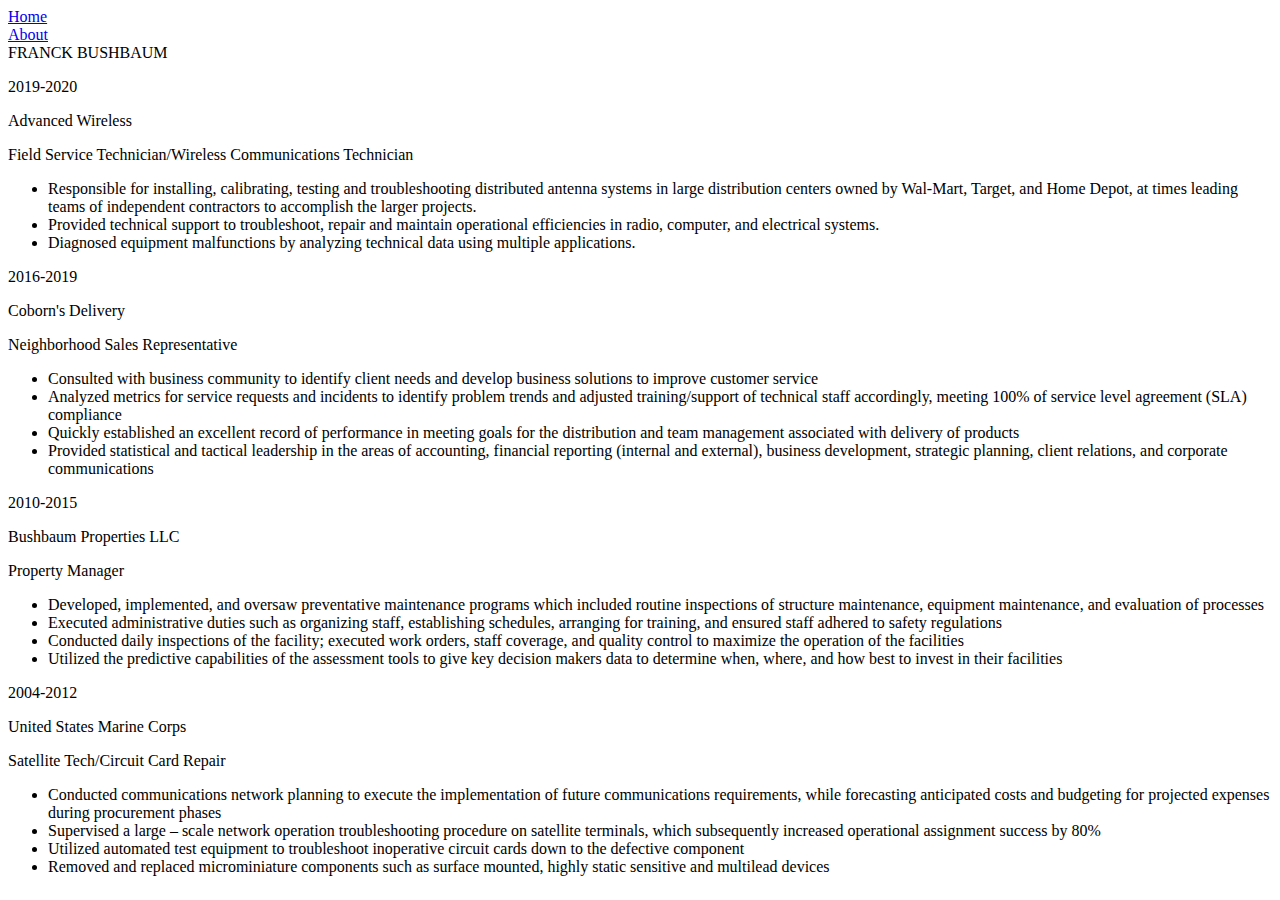
==== index.html @ 94d0b3b1 "Update index.html" ====
<!DOCTYPE html>
<html>

<head>
  <meta charset="utf-8">
  <title>JS Bin</title>
  <link href="https://fonts.googleapis.com/css2?family=Montserrat:wght@200&display=swap" rel="stylesheet"> 
  <link rel="stylesheet" href="styles.css">
</head>

<body>
  <div class="container">
    <div class="nav-wrapper">
      <div class="left-side">
        <div class="nav-link-wrapper active-nav-link">

          <a href="index.html">Home</a>
        </div>
        <div class="nav-link-wrapper">
          <a href="about.html">About</a>
        </div>
      </div>
      <div class="right-side">
        <div class="brand">
          <div>FRANCK BUSHBAUM</div>
        </div>
      </div>
    </div>


    <div class="content-wrapper">
      <div class="portfolio-items-wrapper">
        <div class="portfolio-item-wrapper">
          <div class="portfolio-img-background" style="background-image:url(EldryMG.github.io/AWC1.jpg )"></div>
          <div class="img-text-wrapper">
            <div class="logo-wrapper">
            </div>
            <div class="subtitle">
            <p>2019-2020</p>
            <p>Advanced Wireless</p>
            <p>Field Service Technician/Wireless Communications Technician</p>
            <ul>
              <li>Responsible for installing, calibrating, testing and troubleshooting distributed antenna systems in large distribution centers owned by Wal-Mart, Target, and Home Depot, at times leading teams of independent contractors to accomplish the larger projects.</li>
              <li>Provided technical support to troubleshoot, repair and maintain operational efficiencies in radio, computer, and electrical systems.</li>
              <li>Diagnosed equipment malfunctions by analyzing technical data using multiple applications.</li>
            </ul>
            </div>
          </div>
        </div>
        <div class="portfolio-item-wrapper">
          <div class="portfolio-img-background" style="background-image:url(images/Coborns.jpg)"></div>
          <div class="img-text-wrapper">
            <div class="logo-wrapper">
            </div>
            <div class="subtitle">
              <p>2016-2019</p>
              <p>Coborn's Delivery</p>
              <p>Neighborhood Sales Representative</p>
              <ul>
                <li>Consulted with business community to identify client needs and develop business solutions to improve customer service</li>
                <li>Analyzed metrics for service requests and incidents to identify problem trends and adjusted training/support of technical staff accordingly, meeting 100% of service level agreement (SLA) compliance</li>
                <li>Quickly established an excellent record of performance in meeting goals for the distribution and team management associated with delivery of products</li>
                <li>Provided statistical and tactical leadership in the areas of accounting, financial reporting (internal and external), business development, strategic planning, client relations, and corporate communications</li>
              </ul>
            </div>
          </div>
        </div>
        <div class="portfolio-item-wrapper">
          <div class="portfolio-img-background" style="background-image:url(images/Bushbaum.jpg)"></div>
          <div class="img-text-wrapper">
            <div class="logo-wrapper">
            </div>
            <div class="subtitle">
              <p>2010-2015</p>
              <p>Bushbaum Properties LLC</p>
              <p>Property Manager</p>
              <ul>
                <li>Developed, implemented, and oversaw preventative maintenance programs which included routine inspections of structure maintenance, equipment maintenance, and evaluation of processes</li>
                <li>Executed administrative duties such as organizing staff, establishing schedules, arranging for training, and ensured staff adhered to safety regulations</li>
                <li>Conducted daily inspections of the facility; executed work orders, staff coverage, and quality control to maximize the operation of the facilities</li>
                <li>Utilized the predictive capabilities of the assessment tools to give key decision makers data to determine when, where, and how best to invest in their facilities</li>
              </ul>
            </div>
          </div>
        </div>
        <div class="portfolio-item-wrapper">
          <div class="portfolio-img-background" style="background-image:url(images/USMC.jpg)"></div>
          <div class="img-text-wrapper">
            <div class="subtitle">
              <p>2004-2012</p>
              <p>United States Marine Corps</p>
              <p>Satellite Tech/Circuit Card Repair</p>
              <ul>
                <li>Conducted communications network planning to execute the implementation of future communications requirements, while forecasting anticipated costs and budgeting for projected expenses during procurement phases </li>
                <li>Supervised a large – scale network operation troubleshooting procedure on satellite terminals, which subsequently increased operational assignment success by 80%</li>
                <li>Utilized automated test equipment to troubleshoot inoperative circuit cards down to the defective component</li>
                <li>Removed and replaced microminiature components such as surface mounted, highly static sensitive and multilead devices</li>
              </ul>
              
            </div>
          </div>
        </div>
      </div>





    </div>

  </div>
  </div>

  </div>
</body>

<script>
   const portfolioItems = document.querySelectorAll('.portfolio-item-wrapper');

  portfolioItems.forEach(portfolioItem => {
    portfolioItem.addEventListener('mouseover', () => {
      console.log(portfolioItem.childNodes[1].classList)
      portfolioItem.childNodes[1].classList.add('image-blur');
    });

    portfolioItem.addEventListener('mouseout', () => {
      console.log(portfolioItem.childNodes[1].classList)
      portfolioItem.childNodes[1].classList.remove('image-blur');
    });
  }); 

</script>

</html>
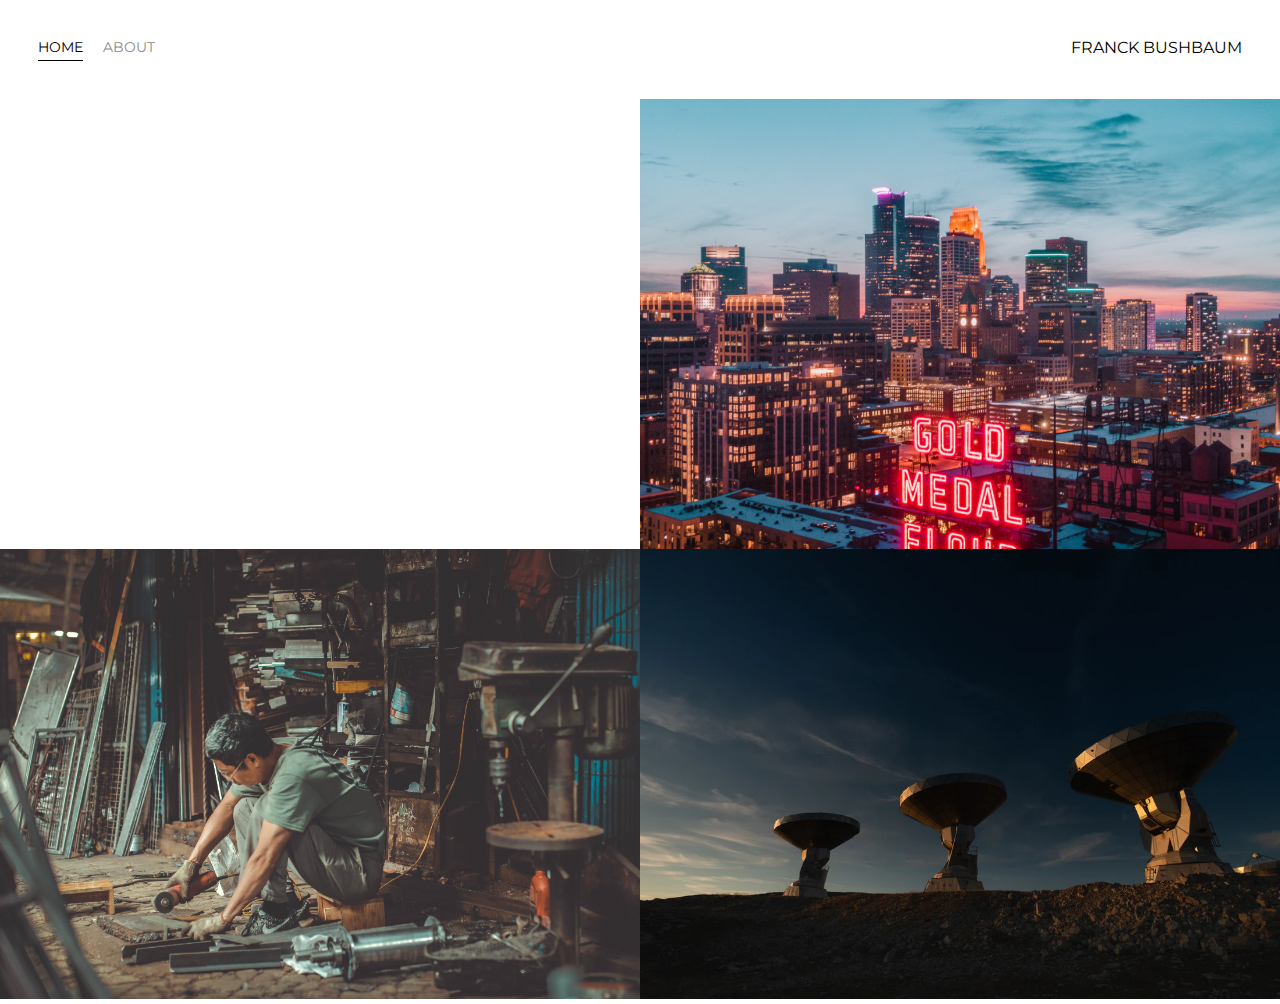
==== commit 2bc69d1a: "Update index.html" ====
--- a/index.html
+++ b/index.html
@@ -1,19 +1,16 @@
 <!DOCTYPE html>
 <html>
-
 <head>
   <meta charset="utf-8">
   <title>JS Bin</title>
   <link href="https://fonts.googleapis.com/css2?family=Montserrat:wght@200&display=swap" rel="stylesheet"> 
   <link rel="stylesheet" href="styles.css">
 </head>
-
 <body>
   <div class="container">
     <div class="nav-wrapper">
       <div class="left-side">
         <div class="nav-link-wrapper active-nav-link">
-
           <a href="index.html">Home</a>
         </div>
         <div class="nav-link-wrapper">
@@ -26,12 +23,10 @@
         </div>
       </div>
     </div>
-
-
     <div class="content-wrapper">
       <div class="portfolio-items-wrapper">
         <div class="portfolio-item-wrapper">
-          <div class="portfolio-img-background" style="background-image:url(EldryMG.github.io/AWC1.jpg )"></div>
+          <div class="portfolio-img-background" style="background-image:url(AWC1.jpg)"></div>
           <div class="img-text-wrapper">
             <div class="logo-wrapper">
             </div>
@@ -48,7 +43,7 @@
           </div>
         </div>
         <div class="portfolio-item-wrapper">
-          <div class="portfolio-img-background" style="background-image:url(images/Coborns.jpg)"></div>
+          <div class="portfolio-img-background" style="background-image:url(Coborns.jpg)"></div>
           <div class="img-text-wrapper">
             <div class="logo-wrapper">
             </div>
@@ -66,7 +61,7 @@
           </div>
         </div>
         <div class="portfolio-item-wrapper">
-          <div class="portfolio-img-background" style="background-image:url(images/Bushbaum.jpg)"></div>
+          <div class="portfolio-img-background" style="background-image:url(Bushbaum.jpg)"></div>
           <div class="img-text-wrapper">
             <div class="logo-wrapper">
             </div>
@@ -84,7 +79,7 @@
           </div>
         </div>
         <div class="portfolio-item-wrapper">
-          <div class="portfolio-img-background" style="background-image:url(images/USMC.jpg)"></div>
+          <div class="portfolio-img-background" style="background-image:url(USMC.jpg)"></div>
           <div class="img-text-wrapper">
             <div class="subtitle">
               <p>2004-2012</p>
@@ -95,25 +90,16 @@
                 <li>Supervised a large – scale network operation troubleshooting procedure on satellite terminals, which subsequently increased operational assignment success by 80%</li>
                 <li>Utilized automated test equipment to troubleshoot inoperative circuit cards down to the defective component</li>
                 <li>Removed and replaced microminiature components such as surface mounted, highly static sensitive and multilead devices</li>
-              </ul>
-              
+              </ul>      
             </div>
           </div>
         </div>
       </div>
-
-
-
-
-
     </div>
-
   </div>
   </div>
-
   </div>
 </body>
-
 <script>
    const portfolioItems = document.querySelectorAll('.portfolio-item-wrapper');
 
@@ -130,5 +116,4 @@
   }); 
 
 </script>
-
 </html>
--- a/styles.css
+++ b/styles.css
@@ -0,0 +1,135 @@
+/* Master styles */
+body {
+    font-family: "montserrat", sans-serif;
+    margin: 0px;
+}
+
+.container {
+    display: grid;
+    grid-template-columns: 1fr;
+}
+
+/* Nav styles */
+.nav-wrapper {
+    display: flex;
+    justify-content: space-between;
+    padding: 38px;  
+}
+
+.left-side {
+    display: flex;
+}
+
+.nav-wrapper > .left-side > div {
+    margin-right: 20px;
+    font-size: 0.9em;
+    text-transform: uppercase
+}
+
+.nav-link-wrapper {
+    height: 22px;
+    border-bottom: 1px solid transparent;
+    transition: border-bottom 0.5s;
+}
+
+.nav-link-wrapper a {
+    color: #8a8a8a;
+    text-decoration: none;
+    transition: color 0.5s;
+}
+
+.nav-link-wrapper:hover {
+    border-bottom: 1px solid black
+}
+
+.nav-link-wrapper a:hover {
+    color: black;
+}
+
+.active-nav-link {
+    border-bottom: 1px solid black
+}
+
+.active-nav-link a {
+    color: black !important
+}
+
+/* Portfolio styles */
+.portfolio-items-wrapper {
+        display: grid;
+        grid-template-columns: 1fr 1fr;
+}
+
+.portfolio-item-wrapper {
+    position: relative;
+}
+
+.portfolio-img-background {
+    height: 450px;
+    width: 100%;
+    background-size: cover;
+    background-position: center;
+    background-repeat: no-repeat;
+}
+
+.img-text-wrapper {
+    position: absolute;
+    top: 0;
+    display: flex;
+    flex-direction: column;
+    justify-content: center;
+    align-items: center;
+    height: 100%;
+    text-align: center;
+    padding-left: 100px;
+    padding-right: 100px;
+}
+
+.logo-wrapper img {
+    width: 50%;
+    margin-bottom: 20px;
+}
+.img-text-wrapper .subtitle {
+    transition: 1s;
+    font-weight: 600;
+    color: transparent;
+}
+.img-text-wrapper:hover .subtitle {
+    font-weight: 600;
+    color: rgb(241, 250, 249);
+
+}
+
+.image-blur {
+    transition: 1s;
+    filter: brightness(10%);
+  }
+  
+
+.two-column-wrapper {
+    display: grid;
+    grid-template-columns: 1fr 1fr;
+
+}
+
+.profile-image-wrapper {
+    width: 100%;
+}
+
+.profile-content-wrapper {
+    position:;
+    top: 0;
+    display: flex;
+    flex-direction: column;
+    justify-content: center;
+    align-items: center;
+    height: 100%;
+    text-align: center;
+    padding-left: 100px;
+    padding-right: 125px;
+}
+
+.profile-content-wrapper h1 {
+    color:teal
+    
+}
